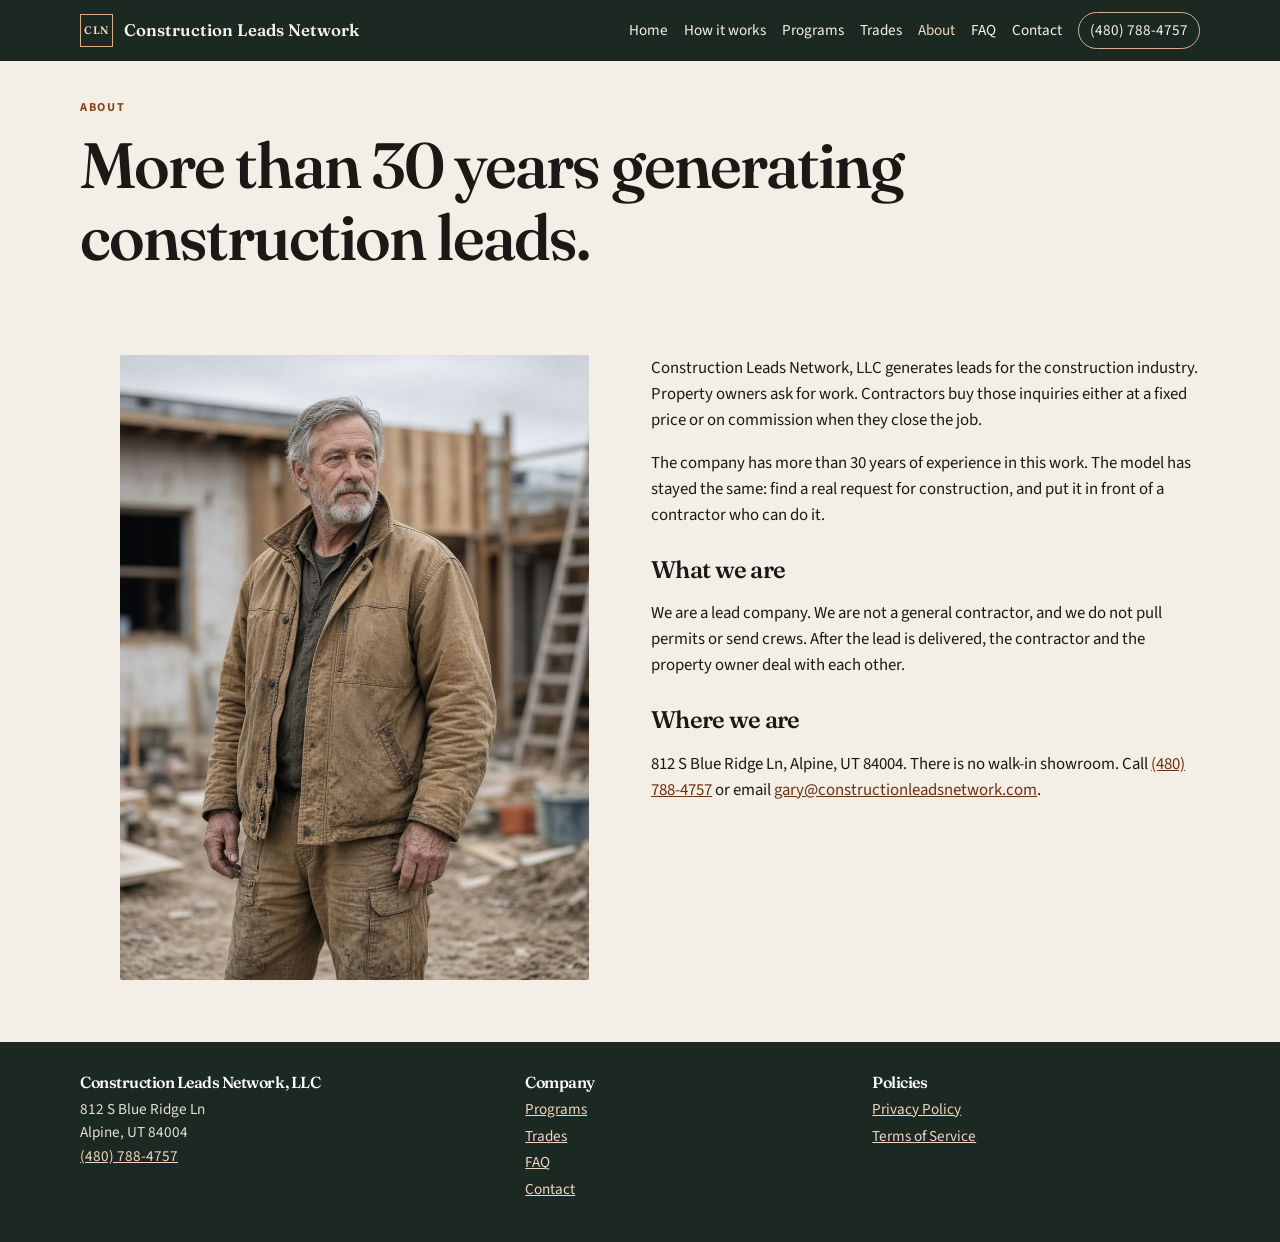
==== about.html @ 4b68d702 "Publish the full Construction Leads Network site with programs, FAQ, and photos. Co-authored-by: Cur" ====
<!DOCTYPE html>
<html lang="en">
<head>
  <meta charset="utf-8">
  <meta name="viewport" content="width=device-width, initial-scale=1">
  <title>About · Construction Leads Network</title>
  <meta name="description" content="Construction Leads Network has more than 30 years of experience generating leads for the construction industry.">
  <link rel="preconnect" href="https://fonts.googleapis.com">
  <link rel="preconnect" href="https://fonts.gstatic.com" crossorigin>
  <link href="https://fonts.googleapis.com/css2?family=Fraunces:opsz,wght@9..144,560;9..144,640&family=Source+Sans+3:wght@400;600;700&display=swap" rel="stylesheet">
  <link rel="stylesheet" href="styles.css">
</head>
<body>
  <header class="site">
    <div class="wrap bar">
      <a class="brand" href="index.html"><span class="mark">CLN</span> Construction Leads Network</a>
      <nav>
        <a href="index.html">Home</a>
        <a href="how-it-works.html">How it works</a>
        <a href="programs.html">Programs</a>
        <a href="trades.html">Trades</a>
        <a href="about.html" aria-current="page">About</a>
        <a href="faq.html">FAQ</a>
        <a href="contact.html">Contact</a>
        <a class="phone-link" href="tel:+14807884757">(480) 788-4757</a>
      </nav>
    </div>
  </header>
  <main>
    <section class="page-intro">
      <div class="wrap">
        <p class="kicker">About</p>
        <h1>More than 30 years generating construction leads.</h1>
      </div>
    </section>
    <section>
      <div class="wrap grid-2">
        <figure class="frame">
          <img src="images/experienced-builder.jpg" alt="An experienced builder standing on a residential job site." width="864" height="1152">
        </figure>
        <div class="prose">
          <p>Construction Leads Network, LLC generates leads for the construction industry. Property owners ask for work. Contractors buy those inquiries either at a fixed price or on commission when they close the job.</p>
          <p>The company has more than 30 years of experience in this work. The model has stayed the same: find a real request for construction, and put it in front of a contractor who can do it.</p>
          <h2>What we are</h2>
          <p>We are a lead company. We are not a general contractor, and we do not pull permits or send crews. After the lead is delivered, the contractor and the property owner deal with each other.</p>
          <h2>Where we are</h2>
          <p>812 S Blue Ridge Ln, Alpine, UT 84004. There is no walk-in showroom. Call <a href="tel:+14807884757">(480) 788-4757</a> or email <a href="mailto:gary@constructionleadsnetwork.com">gary@constructionleadsnetwork.com</a>.</p>
        </div>
      </div>
    </section>
  </main>
  <footer class="site">
    <div class="wrap foot">
      <div>
        <h2>Construction Leads Network, LLC</h2>
        812 S Blue Ridge Ln<br>Alpine, UT 84004<br>
        <a href="tel:+14807884757">(480) 788-4757</a>
      </div>
      <div>
        <h2>Company</h2>
        <ul>
          <li><a href="programs.html">Programs</a></li>
          <li><a href="trades.html">Trades</a></li>
          <li><a href="faq.html">FAQ</a></li>
          <li><a href="contact.html">Contact</a></li>
        </ul>
      </div>
      <div>
        <h2>Policies</h2>
        <ul>
          <li><a href="privacy.html">Privacy Policy</a></li>
          <li><a href="terms.html">Terms of Service</a></li>
        </ul>
      </div>
    </div>
  </footer>
</body>
</html>
---- styles.css ----
:root {
  --paper: #f4efe6;
  --paper-2: #e8e1d2;
  --ink: #1b1916;
  --ink-soft: #4e483f;
  --line: #d5ccbc;
  --copper: #8d4316;
  --copper-deep: #6c3110;
  --pine: #1c2822;
  --white: #fbf8f3;
  --max: 1120px;
}

* { box-sizing: border-box; }
html { scroll-behavior: smooth; }
body {
  margin: 0;
  font-family: "Source Sans 3", "Segoe UI", sans-serif;
  color: var(--ink);
  background: var(--paper);
  line-height: 1.55;
  font-size: 1.05rem;
}
img { max-width: 100%; display: block; }
a { color: var(--copper-deep); }
h1, h2, h3 { font-family: Fraunces, Georgia, serif; font-weight: 560; letter-spacing: -0.03em; line-height: 1.12; }
.wrap { width: min(var(--max), calc(100% - 2rem)); margin: 0 auto; }

header.site { background: var(--pine); color: #f7f1e8; position: sticky; top: 0; z-index: 2; }
header.site a { color: inherit; text-decoration: none; }
.bar { display: flex; align-items: center; justify-content: space-between; gap: 1rem; padding: 0.75rem 0; }
.brand { display: flex; align-items: center; gap: 0.7rem; font-family: Fraunces, Georgia, serif; font-weight: 600; font-size: 1.05rem; }
.mark { width: 2.05rem; height: 2.05rem; border: 1.5px solid #d7b08a; display: grid; place-items: center; font-size: 0.68rem; letter-spacing: 0.04em; color: #f0d7bf; flex: none; }
nav { display: flex; flex-wrap: wrap; gap: 0.75rem 1rem; align-items: center; font-size: 0.95rem; }
nav a[aria-current="page"] { color: #f0d7bf; }
.phone-link { border: 1px solid #d7b08a; padding: 0.35rem 0.7rem; border-radius: 999px; }

.kicker { text-transform: uppercase; letter-spacing: 0.14em; font-size: 0.76rem; color: var(--copper); font-weight: 700; margin: 0 0 0.7rem; }
h1 { font-size: clamp(2.3rem, 5vw, 4rem); margin: 0 0 0.9rem; }
h2 { font-size: clamp(1.7rem, 3vw, 2.3rem); margin: 0 0 0.8rem; }
.lede { font-size: 1.22rem; max-width: 40rem; color: var(--ink-soft); margin: 0 0 1.3rem; }

.hero { padding: 2.6rem 0 2.2rem; }
.hero-grid { display: grid; grid-template-columns: 1.05fr 0.95fr; gap: 2rem; align-items: center; }
.hero img, .frame img { width: 100%; height: auto; border-radius: 2px; }
.caption { color: var(--ink-soft); font-size: 0.88rem; margin: 0.4rem 0 0; }
.actions { display: flex; flex-wrap: wrap; gap: 0.7rem; align-items: center; }
.btn { display: inline-block; background: var(--copper); color: white; text-decoration: none; padding: 0.75rem 1.05rem; border-radius: 4px; font-weight: 650; }
.btn:hover { background: var(--copper-deep); }
.btn.ghost { background: transparent; color: var(--ink); border: 1px solid var(--ink); }

section { padding: 2.8rem 0; }
.band { background: var(--white); border-top: 1px solid var(--line); border-bottom: 1px solid var(--line); }
.grid-3 { display: grid; grid-template-columns: repeat(3, 1fr); gap: 1rem; }
.grid-2 { display: grid; grid-template-columns: 1fr 1fr; gap: 1.4rem; align-items: start; }
.card { background: var(--paper); border: 1px solid var(--line); padding: 1.15rem 1.1rem 1.25rem; }
.band .card { background: var(--white); }
.card img { margin-bottom: 0.85rem; }
.card h3 { margin: 0.85rem 0 0.35rem; font-size: 1.35rem; }
.card p, .card li { color: var(--ink-soft); }
.card p:last-child { margin-bottom: 0; }
.card a.more { font-weight: 700; }

.steps { list-style: none; padding: 0; margin: 0; display: grid; gap: 0.85rem; }
.steps li { display: grid; grid-template-columns: auto 1fr; gap: 0.8rem; align-items: start; }
.steps li span.n { font-family: Fraunces, Georgia, serif; width: 2rem; height: 2rem; border-radius: 50%; background: var(--pine); color: white; display: grid; place-items: center; }

table { width: 100%; border-collapse: collapse; background: var(--white); }
th, td { text-align: left; padding: 0.75rem 0.8rem; border-bottom: 1px solid var(--line); vertical-align: top; }
th { font-size: 0.95rem; }
thead th { background: var(--pine); color: #f7f1e8; }

.trades { display: grid; grid-template-columns: repeat(3, 1fr); gap: 0.6rem; padding: 0; margin: 0; list-style: none; }
.trades li { background: var(--white); border: 1px solid var(--line); padding: 0.7rem 0.8rem; }

details { border-bottom: 1px solid var(--line); padding: 0.85rem 0; }
summary { cursor: pointer; font-weight: 700; }
details p { margin: 0.55rem 0 0.2rem; color: var(--ink-soft); }

.callout { background: var(--pine); color: #f7f1e8; padding: 1.3rem 1.2rem; }
.callout a { color: #f0d7bf; }
.callout h2 { margin-top: 0; }
.fine { font-size: 0.92rem; color: #d9d3c6; }
.page-intro { padding: 2.4rem 0 0.4rem; }
.prose { max-width: 44rem; }
.prose h2 { margin-top: 1.8rem; font-size: 1.5rem; }

footer.site { background: var(--pine); color: #e6e0d4; padding: 2rem 0 2.3rem; font-size: 0.95rem; }
footer.site a { color: #f0d7bf; }
.foot { display: grid; grid-template-columns: 1.3fr 1fr 1fr; gap: 1.2rem; }
.foot h2 { font-size: 1rem; color: white; margin: 0 0 0.4rem; }
.foot ul { list-style: none; padding: 0; margin: 0; }
.foot li { margin: 0.2rem 0; }

@media (max-width: 860px) {
  .hero-grid, .grid-3, .grid-2, .trades, .foot { grid-template-columns: 1fr; }
  .bar { align-items: flex-start; flex-direction: column; }
}
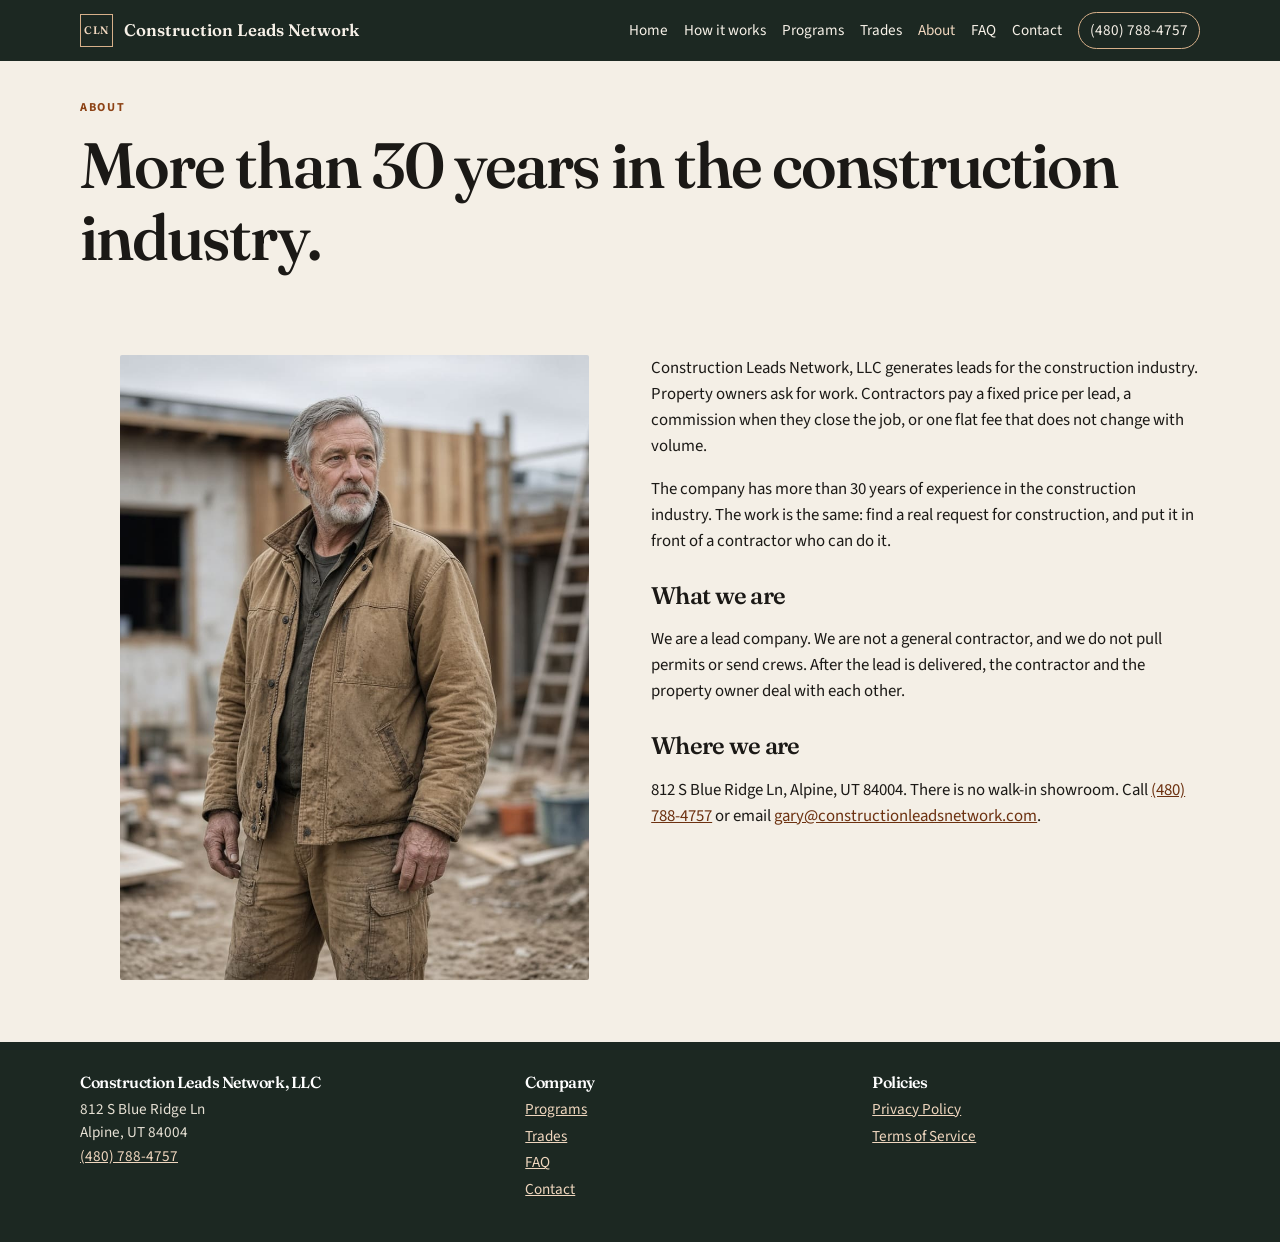
==== commit 67ef5d92: "Add the flat-fee program and correct the experience line. Co-authored-by: Cursor <cursoragent@cursor" ====
--- a/about.html
+++ b/about.html
@@ -4,7 +4,7 @@
   <meta charset="utf-8">
   <meta name="viewport" content="width=device-width, initial-scale=1">
   <title>About · Construction Leads Network</title>
-  <meta name="description" content="Construction Leads Network has more than 30 years of experience generating leads for the construction industry.">
+  <meta name="description" content="Construction Leads Network has more than 30 years of experience in the construction industry.">
   <link rel="preconnect" href="https://fonts.googleapis.com">
   <link rel="preconnect" href="https://fonts.gstatic.com" crossorigin>
   <link href="https://fonts.googleapis.com/css2?family=Fraunces:opsz,wght@9..144,560;9..144,640&family=Source+Sans+3:wght@400;600;700&display=swap" rel="stylesheet">
@@ -30,7 +30,7 @@
     <section class="page-intro">
       <div class="wrap">
         <p class="kicker">About</p>
-        <h1>More than 30 years generating construction leads.</h1>
+        <h1>More than 30 years in the construction industry.</h1>
       </div>
     </section>
     <section>
@@ -39,8 +39,8 @@
           <img src="images/experienced-builder.jpg" alt="An experienced builder standing on a residential job site." width="864" height="1152">
         </figure>
         <div class="prose">
-          <p>Construction Leads Network, LLC generates leads for the construction industry. Property owners ask for work. Contractors buy those inquiries either at a fixed price or on commission when they close the job.</p>
-          <p>The company has more than 30 years of experience in this work. The model has stayed the same: find a real request for construction, and put it in front of a contractor who can do it.</p>
+          <p>Construction Leads Network, LLC generates leads for the construction industry. Property owners ask for work. Contractors pay a fixed price per lead, a commission when they close the job, or one flat fee that does not change with volume.</p>
+          <p>The company has more than 30 years of experience in the construction industry. The work is the same: find a real request for construction, and put it in front of a contractor who can do it.</p>
           <h2>What we are</h2>
           <p>We are a lead company. We are not a general contractor, and we do not pull permits or send crews. After the lead is delivered, the contractor and the property owner deal with each other.</p>
           <h2>Where we are</h2>
--- a/styles.css
+++ b/styles.css
@@ -65,6 +65,7 @@
 .steps li { display: grid; grid-template-columns: auto 1fr; gap: 0.8rem; align-items: start; }
 .steps li span.n { font-family: Fraunces, Georgia, serif; width: 2rem; height: 2rem; border-radius: 50%; background: var(--pine); color: white; display: grid; place-items: center; }
 
+.table-wrap { overflow-x: auto; }
 table { width: 100%; border-collapse: collapse; background: var(--white); }
 th, td { text-align: left; padding: 0.75rem 0.8rem; border-bottom: 1px solid var(--line); vertical-align: top; }
 th { font-size: 0.95rem; }
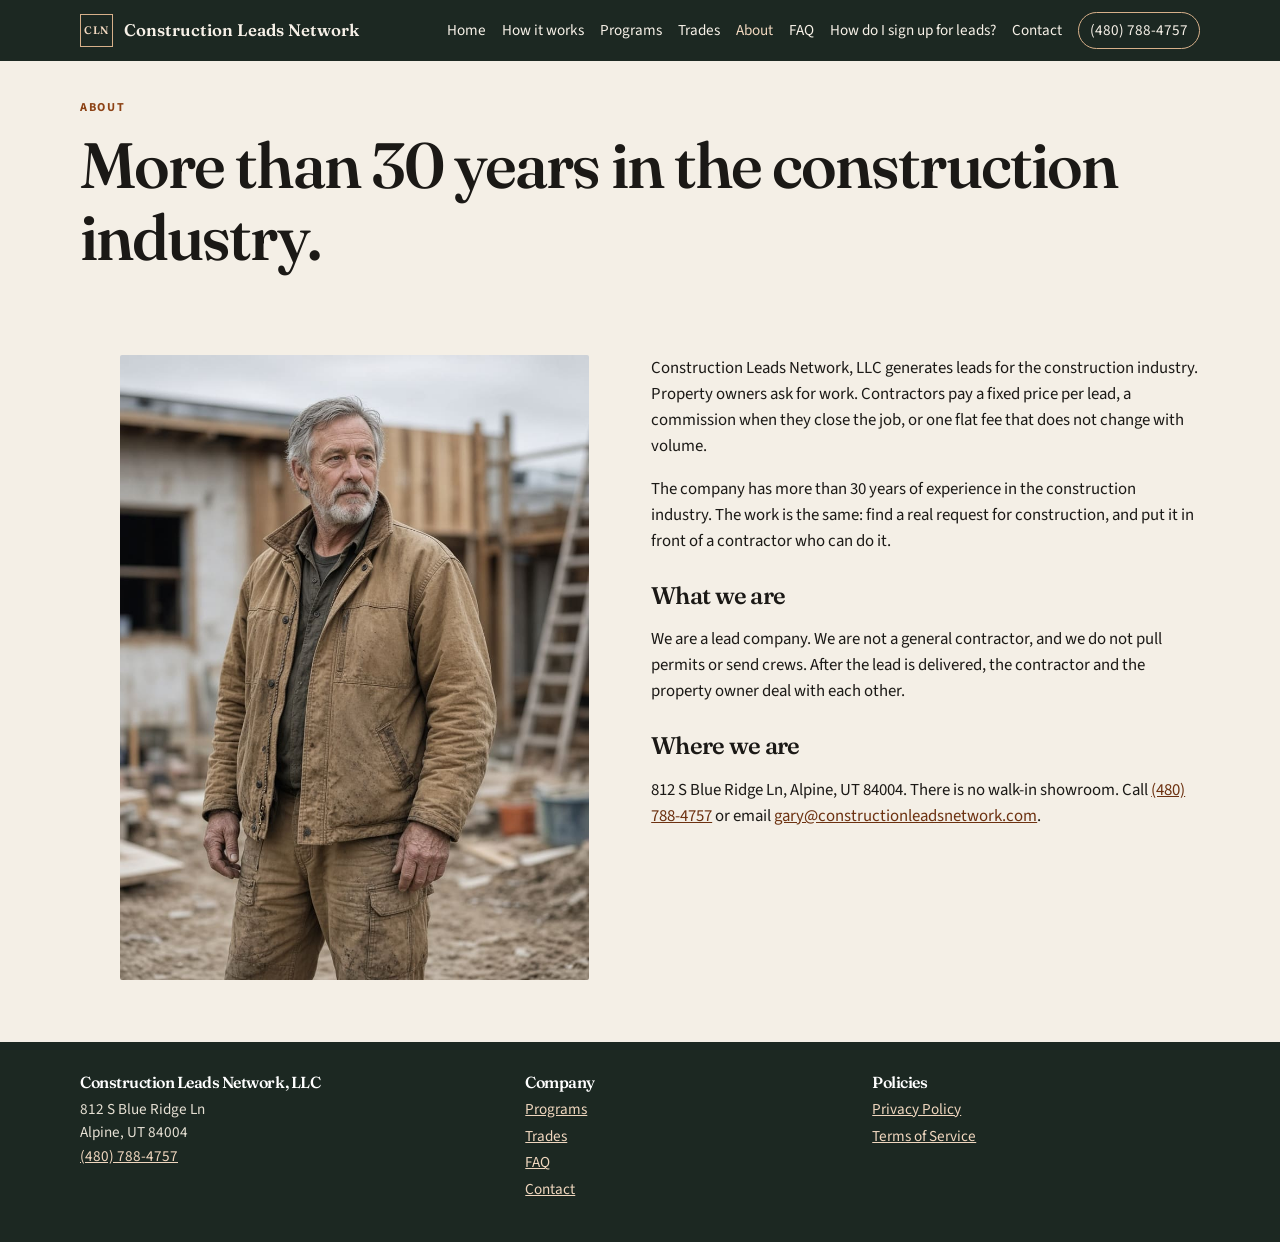
==== commit e06475b6: "Add a sign-up tab that explains how a contractor starts. Co-authored-by: Cursor <cursoragent@cursor." ====
--- a/about.html
+++ b/about.html
@@ -21,6 +21,7 @@
         <a href="trades.html">Trades</a>
         <a href="about.html" aria-current="page">About</a>
         <a href="faq.html">FAQ</a>
+        <a href="sign-up.html">How do I sign up for leads?</a>
         <a href="contact.html">Contact</a>
         <a class="phone-link" href="tel:+14807884757">(480) 788-4757</a>
       </nav>
--- a/styles.css
+++ b/styles.css
@@ -33,6 +33,11 @@
 .mark { width: 2.05rem; height: 2.05rem; border: 1.5px solid #d7b08a; display: grid; place-items: center; font-size: 0.68rem; letter-spacing: 0.04em; color: #f0d7bf; flex: none; }
 nav { display: flex; flex-wrap: wrap; gap: 0.75rem 1rem; align-items: center; font-size: 0.95rem; }
 nav a[aria-current="page"] { color: #f0d7bf; }
+.company-tabs a[aria-current="page"] { border-bottom-color: #d7b08a; }
+.company-tabs { display: block; border-top: 1px solid rgba(215, 176, 138, 0.35); padding: 0; }
+.company-tabs .wrap { display: flex; flex-wrap: wrap; gap: 0; }
+.company-tabs a { padding: 0.75rem 1.05rem; border-bottom: 2px solid transparent; }
+.company-tabs a:hover { color: #f0d7bf; border-bottom-color: #d7b08a; }
 .phone-link { border: 1px solid #d7b08a; padding: 0.35rem 0.7rem; border-radius: 999px; }
 
 .kicker { text-transform: uppercase; letter-spacing: 0.14em; font-size: 0.76rem; color: var(--copper); font-weight: 700; margin: 0 0 0.7rem; }
@@ -95,5 +100,5 @@
 
 @media (max-width: 860px) {
   .hero-grid, .grid-3, .grid-2, .trades, .foot { grid-template-columns: 1fr; }
-  .bar { align-items: flex-start; flex-direction: column; }
+  .bar { align-items: center; }
 }
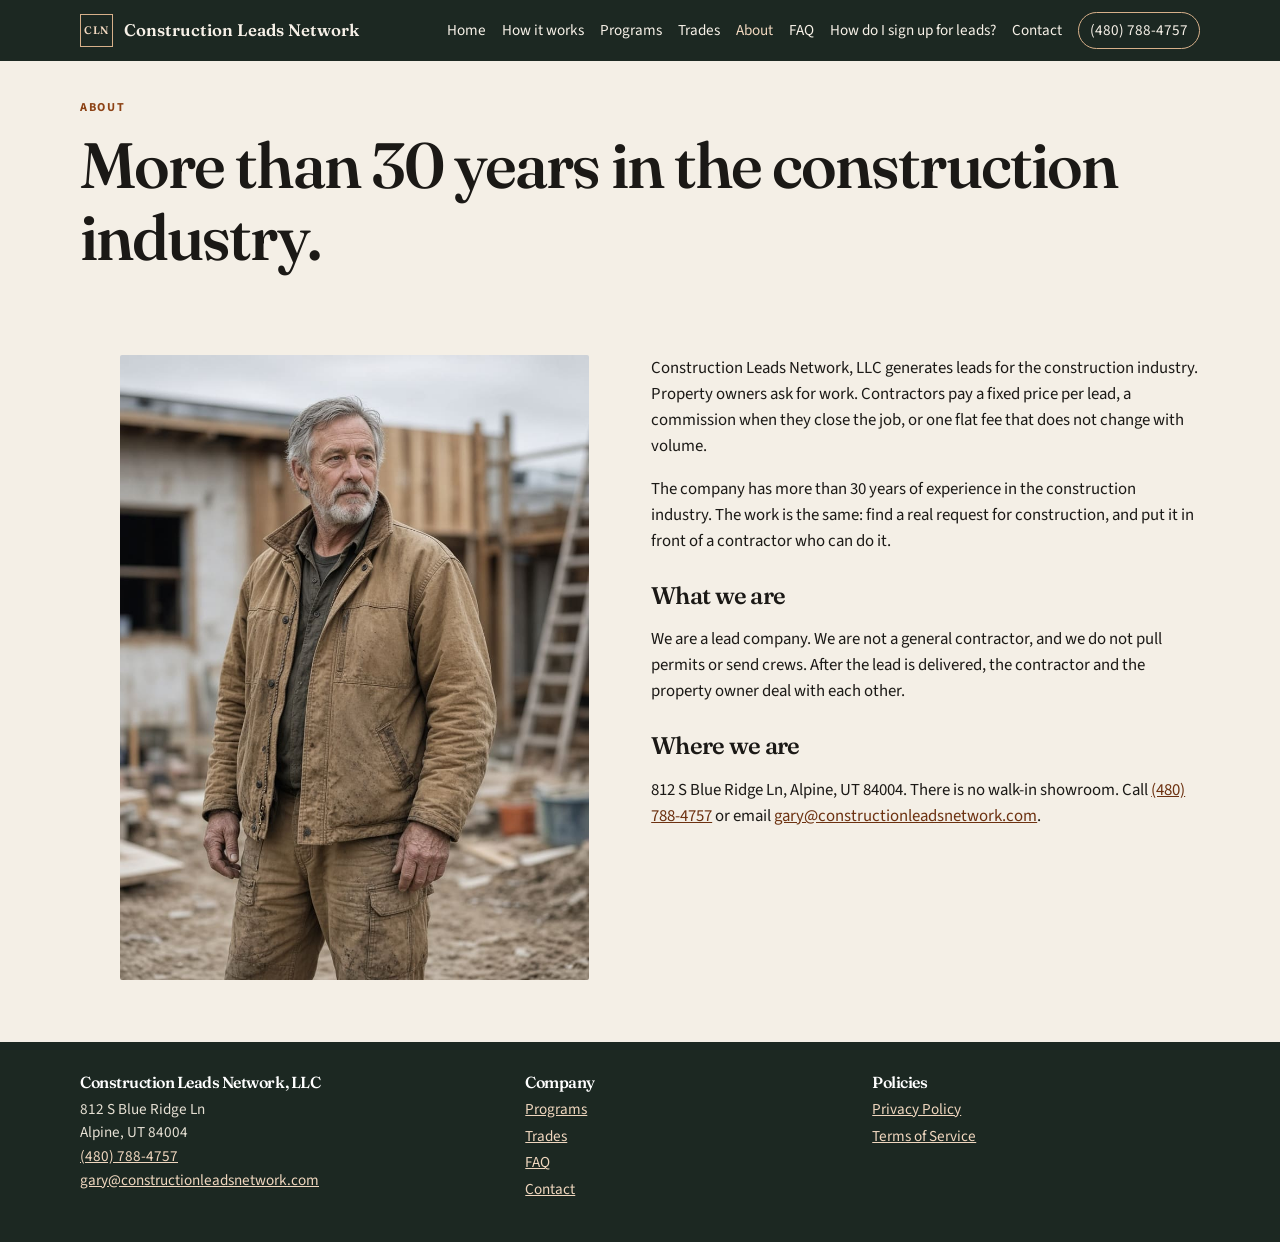
==== commit da9b1e88: "Add the company email wherever contact details are listed. Co-authored-by: Cursor <cursoragent@curso" ====
--- a/about.html
+++ b/about.html
@@ -55,7 +55,8 @@
       <div>
         <h2>Construction Leads Network, LLC</h2>
         812 S Blue Ridge Ln<br>Alpine, UT 84004<br>
-        <a href="tel:+14807884757">(480) 788-4757</a>
+        <a href="tel:+14807884757">(480) 788-4757</a><br>
+        <a href="mailto:gary@constructionleadsnetwork.com">gary@constructionleadsnetwork.com</a>
       </div>
       <div>
         <h2>Company</h2>
